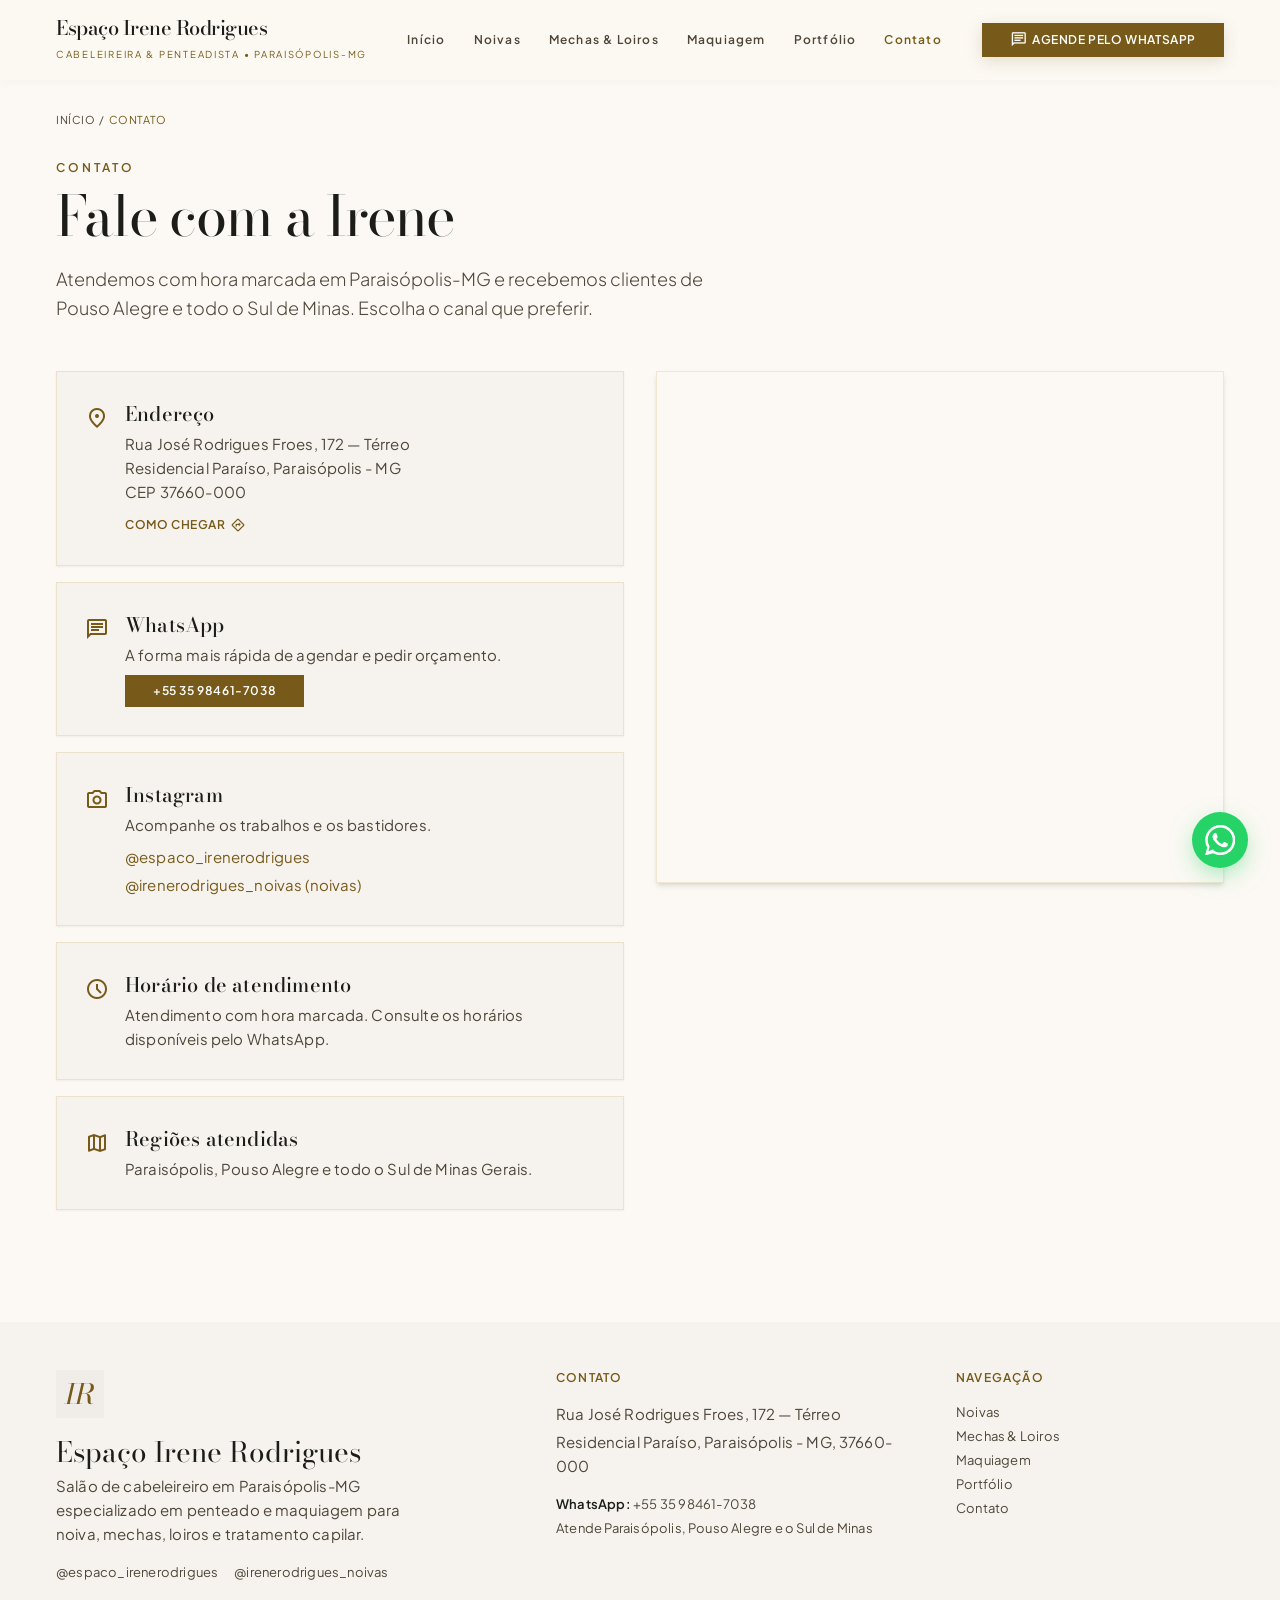
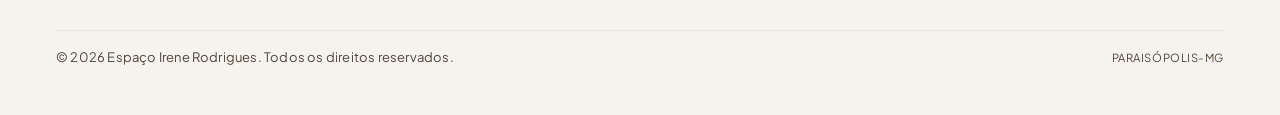
==== contato.html @ 11d2bfb7 "Site Espaço Irene Rodrigues — salão, portfólio e SEO local Site estático multi-página (HTML + Tailwi" ====
<!DOCTYPE html>
<html lang="pt-BR">
<head>
<meta charset="utf-8" />
<meta name="viewport" content="width=device-width, initial-scale=1.0" />
<title>Contato e Endereço em Paraisópolis-MG | Espaço Irene Rodrigues</title>
<meta name="description" content="Fale com o Espaço Irene Rodrigues em Paraisópolis-MG: endereço na Rua José Rodrigues Froes, 172, WhatsApp (35) 98461-7038, Instagram e mapa. Atendemos Pouso Alegre e o Sul de Minas." />
<link rel="canonical" href="https://espacoirenerodrigues.com.br/contato.html" />
<meta name="robots" content="index, follow" />
<meta property="og:type" content="website" />
<meta property="og:locale" content="pt_BR" />
<meta property="og:site_name" content="Espaço Irene Rodrigues" />
<meta property="og:title" content="Contato e Endereço em Paraisópolis-MG | Espaço Irene Rodrigues" />
<meta property="og:description" content="Endereço, WhatsApp, Instagram e mapa do Espaço Irene Rodrigues em Paraisópolis-MG." />
<meta property="og:url" content="https://espacoirenerodrigues.com.br/contato.html" />
<meta property="og:image" content="https://espacoirenerodrigues.com.br/assets/img/brand/og-image.jpg" />
<meta property="og:image:width" content="1200" />
<meta property="og:image:height" content="630" />
<meta name="twitter:card" content="summary_large_image" />
<meta name="twitter:title" content="Contato | Espaço Irene Rodrigues — Paraisópolis-MG" />
<meta name="twitter:description" content="Endereço, WhatsApp e Instagram do Espaço Irene Rodrigues." />
<meta name="twitter:image" content="https://espacoirenerodrigues.com.br/assets/img/brand/og-image.jpg" />
<meta name="theme-color" content="#fcf9f4" />
<link rel="icon" href="/favicon.ico" sizes="any" />
<link rel="apple-touch-icon" href="/apple-touch-icon.png" />
<link rel="manifest" href="/site.webmanifest" />
<link rel="preconnect" href="https://fonts.googleapis.com" />
<link rel="preconnect" href="https://fonts.gstatic.com" crossorigin />
<link href="https://fonts.googleapis.com/css2?family=Bodoni+Moda:ital,opsz,wght@0,6..96,400..900;1,6..96,400..900&family=Plus+Jakarta+Sans:wght@300;400;500;600;700&display=swap" rel="stylesheet" />
<link href="https://fonts.googleapis.com/css2?family=Material+Symbols+Outlined:opsz,wght,FILL,GRAD@20..48,100..700,0..1,-50..200&display=swap" rel="stylesheet" />
<link rel="stylesheet" href="/assets/css/tailwind.css" />
<link rel="stylesheet" href="/assets/css/custom.css" />
<script type="application/ld+json">
{
  "@context": "https://schema.org",
  "@type": "HairSalon",
  "name": "Espaço Irene Rodrigues",
  "legalName": "Espaço Irene Rodrigues LTDA",
  "url": "https://espacoirenerodrigues.com.br/contato.html",
  "image": "https://espacoirenerodrigues.com.br/assets/img/brand/og-image.jpg",
  "telephone": "+55-35-98461-7038",
  "priceRange": "$$",
  "address": {
    "@type": "PostalAddress",
    "streetAddress": "Rua José Rodrigues Froes, 172 — Térreo",
    "addressLocality": "Paraisópolis",
    "addressRegion": "MG",
    "postalCode": "37660-000",
    "addressCountry": "BR"
  },
  "areaServed": [
    { "@type": "City", "name": "Paraisópolis" },
    { "@type": "City", "name": "Pouso Alegre" },
    { "@type": "AdministrativeArea", "name": "Sul de Minas Gerais" }
  ],
  "sameAs": [
    "https://www.instagram.com/espaco_irenerodrigues/",
    "https://www.instagram.com/irenerodrigues_noivas/"
  ]
}
</script>
<script type="application/ld+json">
{
  "@context": "https://schema.org",
  "@type": "BreadcrumbList",
  "itemListElement": [
    { "@type": "ListItem", "position": 1, "name": "Início", "item": "https://espacoirenerodrigues.com.br/" },
    { "@type": "ListItem", "position": 2, "name": "Contato", "item": "https://espacoirenerodrigues.com.br/contato.html" }
  ]
}
</script>
</head>
<body class="bg-surface font-body-md text-body-md text-on-surface antialiased">

<header class="fixed top-0 w-full z-50 bg-surface/90 backdrop-blur-xl shadow-[0_1px_12px_rgba(32,31,30,0.04)]">
  <div class="h-20 max-w-[1320px] mx-auto px-margin md:px-margin-desktop flex items-center justify-between">
    <a class="flex flex-col group" href="/index.html" aria-label="Página inicial — Espaço Irene Rodrigues">
      <span class="font-headline-sm text-headline-sm tracking-tight text-on-surface group-hover:text-primary transition-colors">Espaço Irene Rodrigues</span>
      <span class="font-label-uppercase text-primary tracking-[0.18em] uppercase text-[0.6rem]">Cabeleireira &amp; Penteadista • Paraisópolis-MG</span>
    </a>
    <nav class="hidden lg:flex items-center gap-space-lg" aria-label="Navegação principal">
      <a class="font-label-uppercase text-label-uppercase text-on-surface-variant hover:text-on-surface transition-colors tracking-widest" href="/index.html">Início</a>
      <a class="font-label-uppercase text-label-uppercase text-on-surface-variant hover:text-on-surface transition-colors tracking-widest" href="/noivas.html">Noivas</a>
      <a class="font-label-uppercase text-label-uppercase text-on-surface-variant hover:text-on-surface transition-colors tracking-widest" href="/mechas-loiros.html">Mechas &amp; Loiros</a>
      <a class="font-label-uppercase text-label-uppercase text-on-surface-variant hover:text-on-surface transition-colors tracking-widest" href="/maquiagem.html">Maquiagem</a>
      <a class="font-label-uppercase text-label-uppercase text-on-surface-variant hover:text-on-surface transition-colors tracking-widest" href="/portfolio.html">Portfólio</a>
      <a class="font-label-uppercase text-label-uppercase text-primary font-semibold transition-colors tracking-widest" href="/contato.html" aria-current="page">Contato</a>
    </nav>
    <div class="flex items-center gap-space-md">
      <a class="hidden sm:inline-flex items-center justify-center gap-space-xs bg-primary text-on-primary hover:bg-on-surface hover:text-primary-fixed transition-all duration-300 px-space-lg py-space-sm rounded-DEFAULT font-label-uppercase text-label-uppercase tracking-wider uppercase shadow-[0_4px_16px_rgba(119,90,25,0.18)]" href="https://wa.me/5535984617038?text=Ol%C3%A1!%20Vim%20pelo%20site%20e%20gostaria%20de%20um%20or%C3%A7amento." target="_blank" rel="noopener noreferrer">
        <span class="material-symbols-outlined text-[1.1rem]">chat</span><span>Agende pelo WhatsApp</span>
      </a>
      <button type="button" class="lg:hidden inline-flex items-center justify-center w-10 h-10 text-on-surface" data-menu-toggle aria-label="Abrir menu" aria-expanded="false" aria-controls="mobile-menu">
        <span class="material-symbols-outlined text-2xl">menu</span>
      </button>
    </div>
  </div>
  <div id="mobile-menu" class="mobile-menu lg:hidden border-t border-outline-variant/30 bg-surface/98 backdrop-blur-xl" data-mobile-menu>
    <nav class="flex flex-col px-margin py-space-md" aria-label="Navegação mobile">
      <a class="py-space-sm font-label-uppercase text-label-uppercase tracking-widest uppercase text-on-surface-variant" href="/index.html">Início</a>
      <a class="py-space-sm font-label-uppercase text-label-uppercase tracking-widest uppercase text-on-surface-variant" href="/noivas.html">Noivas</a>
      <a class="py-space-sm font-label-uppercase text-label-uppercase tracking-widest uppercase text-on-surface-variant" href="/mechas-loiros.html">Mechas &amp; Loiros</a>
      <a class="py-space-sm font-label-uppercase text-label-uppercase tracking-widest uppercase text-on-surface-variant" href="/maquiagem.html">Maquiagem</a>
      <a class="py-space-sm font-label-uppercase text-label-uppercase tracking-widest uppercase text-on-surface-variant" href="/portfolio.html">Portfólio</a>
      <a class="py-space-sm font-label-uppercase text-label-uppercase tracking-widest uppercase text-primary font-semibold" href="/contato.html">Contato</a>
      <a class="mt-space-sm inline-flex items-center justify-center gap-space-xs bg-primary text-on-primary px-space-lg py-space-sm rounded-DEFAULT font-label-uppercase text-label-uppercase tracking-wider uppercase" href="https://wa.me/5535984617038?text=Ol%C3%A1!%20Vim%20pelo%20site%20e%20gostaria%20de%20um%20or%C3%A7amento." target="_blank" rel="noopener noreferrer">Agende pelo WhatsApp</a>
    </nav>
  </div>
</header>

<main class="w-full pt-20 bg-surface">

<nav class="max-w-[1320px] mx-auto px-margin md:px-margin-desktop pt-space-lg" aria-label="Trilha de navegação">
  <ol class="flex items-center gap-space-xs font-label-uppercase text-[0.68rem] tracking-wider uppercase text-on-surface-variant">
    <li><a href="/index.html" class="hover:text-primary">Início</a></li>
    <li aria-hidden="true">/</li>
    <li class="text-primary">Contato</li>
  </ol>
</nav>

<section class="w-full bg-surface pt-space-lg pb-20 lg:pb-28">
  <div class="max-w-[1320px] mx-auto px-margin md:px-margin-desktop">
    <span class="font-label-uppercase text-label-uppercase text-primary tracking-[0.25em] uppercase mb-space-sm block">Contato</span>
    <h1 class="font-display-lg text-display-lg-mobile md:text-display-lg text-on-surface leading-[1.08] tracking-tight mb-space-md">Fale com a Irene</h1>
    <p class="font-body-lg text-body-lg text-on-surface-variant max-w-2xl font-light leading-relaxed mb-space-xl">Atendemos com hora marcada em Paraisópolis-MG e recebemos clientes de Pouso Alegre e todo o Sul de Minas. Escolha o canal que preferir.</p>

    <div class="grid grid-cols-1 lg:grid-cols-12 gap-gutter-desktop items-start">
      <div class="lg:col-span-6 flex flex-col gap-space-md">
        <!-- Endereço -->
        <div class="bg-surface-container-low p-space-lg rounded-DEFAULT shadow-sm keyline-gold flex items-start gap-space-md">
          <span class="material-symbols-outlined text-primary text-2xl mt-0.5">location_on</span>
          <div>
            <h2 class="font-headline-sm text-headline-sm text-on-surface mb-space-xs">Endereço</h2>
            <address class="not-italic font-body-md text-body-md text-on-surface-variant leading-relaxed">
              Rua José Rodrigues Froes, 172 — Térreo<br />
              Residencial Paraíso, Paraisópolis - MG<br />
              CEP 37660-000
            </address>
            <a class="inline-flex items-center gap-1 mt-space-sm font-label-uppercase text-label-uppercase tracking-wider uppercase text-primary hover:underline" href="https://www.google.com/maps/dir/?api=1&destination=Rua+Jos%C3%A9+Rodrigues+Froes,+172,+Para%C3%ADsopolis+-+MG,+37660-000" target="_blank" rel="noopener noreferrer">Como chegar <span class="material-symbols-outlined text-base">directions</span></a>
          </div>
        </div>
        <!-- WhatsApp -->
        <div class="bg-surface-container-low p-space-lg rounded-DEFAULT shadow-sm keyline-gold flex items-start gap-space-md">
          <span class="material-symbols-outlined text-primary text-2xl mt-0.5">chat</span>
          <div>
            <h2 class="font-headline-sm text-headline-sm text-on-surface mb-space-xs">WhatsApp</h2>
            <p class="font-body-md text-body-md text-on-surface-variant mb-space-sm">A forma mais rápida de agendar e pedir orçamento.</p>
            <a class="inline-flex items-center justify-center gap-space-sm bg-primary text-on-primary hover:bg-on-surface hover:text-primary-fixed transition-all px-space-lg py-space-sm rounded-DEFAULT font-label-uppercase text-label-uppercase tracking-wider uppercase" href="https://wa.me/5535984617038?text=Ol%C3%A1!%20Vim%20pelo%20site%20e%20gostaria%20de%20um%20or%C3%A7amento." target="_blank" rel="noopener noreferrer">+55 35 98461-7038</a>
          </div>
        </div>
        <!-- Instagram -->
        <div class="bg-surface-container-low p-space-lg rounded-DEFAULT shadow-sm keyline-gold flex items-start gap-space-md">
          <span class="material-symbols-outlined text-primary text-2xl mt-0.5">photo_camera</span>
          <div>
            <h2 class="font-headline-sm text-headline-sm text-on-surface mb-space-xs">Instagram</h2>
            <p class="font-body-md text-body-md text-on-surface-variant mb-space-sm">Acompanhe os trabalhos e os bastidores.</p>
            <div class="flex flex-col gap-space-xs">
              <a class="font-body-md text-body-md text-primary hover:underline" href="https://www.instagram.com/espaco_irenerodrigues/" target="_blank" rel="noopener noreferrer">@espaco_irenerodrigues</a>
              <a class="font-body-md text-body-md text-primary hover:underline" href="https://www.instagram.com/irenerodrigues_noivas/" target="_blank" rel="noopener noreferrer">@irenerodrigues_noivas (noivas)</a>
            </div>
          </div>
        </div>
        <!-- Horário -->
        <div class="bg-surface-container-low p-space-lg rounded-DEFAULT shadow-sm keyline-gold flex items-start gap-space-md">
          <span class="material-symbols-outlined text-primary text-2xl mt-0.5">schedule</span>
          <div>
            <h2 class="font-headline-sm text-headline-sm text-on-surface mb-space-xs">Horário de atendimento</h2>
            <!-- PENDENTE: substituir pelo horário real de funcionamento informado pelo usuário.
                 Exemplo de preenchimento:
                 Terça a Sexta: 09h – 19h · Sábado: 08h – 17h -->
            <p class="font-body-md text-body-md text-on-surface-variant">Atendimento com hora marcada. Consulte os horários disponíveis pelo WhatsApp.</p>
          </div>
        </div>
        <!-- Áreas atendidas -->
        <div class="bg-surface-container-low p-space-lg rounded-DEFAULT shadow-sm keyline-gold flex items-start gap-space-md">
          <span class="material-symbols-outlined text-primary text-2xl mt-0.5">map</span>
          <div>
            <h2 class="font-headline-sm text-headline-sm text-on-surface mb-space-xs">Regiões atendidas</h2>
            <p class="font-body-md text-body-md text-on-surface-variant">Paraisópolis, Pouso Alegre e todo o Sul de Minas Gerais.</p>
          </div>
        </div>
      </div>

      <div class="lg:col-span-6 relative">
        <div class="w-full h-[28rem] lg:h-full lg:min-h-[32rem] rounded-DEFAULT shadow-md overflow-hidden keyline-gold">
          <iframe title="Mapa — Espaço Irene Rodrigues, Rua José Rodrigues Froes, 172, Paraisópolis-MG" src="https://www.google.com/maps?q=Rua+Jos%C3%A9+Rodrigues+Froes,+172,+Para%C3%ADsopolis+-+MG,+37660-000&output=embed" width="100%" height="100%" style="border:0" loading="lazy" referrerpolicy="no-referrer-when-downgrade"></iframe>
        </div>
      </div>
    </div>
  </div>
</section>

</main>

<footer class="w-full bg-surface-container-low text-on-surface">
  <div class="max-w-[1320px] mx-auto px-margin md:px-margin-desktop py-space-xl">
    <div class="grid grid-cols-1 md:grid-cols-12 gap-gutter-desktop mb-space-xl">
      <div class="md:col-span-5 flex flex-col items-start">
        <div class="w-12 h-12 mb-space-md flex items-center justify-center bg-surface-container rounded-DEFAULT text-primary font-headline-md text-headline-md italic">IR</div>
        <span class="font-headline-md text-headline-md text-on-surface mb-space-xs">Espaço Irene Rodrigues</span>
        <p class="font-body-md text-body-md text-on-surface-variant max-w-sm mb-space-md">Salão de cabeleireiro em Paraisópolis-MG especializado em penteado e maquiagem para noiva, mechas, loiros e tratamento capilar.</p>
        <div class="flex items-center gap-space-md text-primary">
          <a class="font-body-sm text-body-sm text-on-surface-variant hover:text-primary transition-colors" href="https://www.instagram.com/espaco_irenerodrigues/" target="_blank" rel="noopener noreferrer">@espaco_irenerodrigues</a>
          <a class="font-body-sm text-body-sm text-on-surface-variant hover:text-primary transition-colors" href="https://www.instagram.com/irenerodrigues_noivas/" target="_blank" rel="noopener noreferrer">@irenerodrigues_noivas</a>
        </div>
      </div>
      <div class="md:col-span-4 flex flex-col">
        <span class="font-label-uppercase text-label-uppercase text-primary mb-space-md tracking-widest uppercase">Contato</span>
        <p class="font-body-md text-body-md text-on-surface-variant mb-space-xs">Rua José Rodrigues Froes, 172 — Térreo</p>
        <p class="font-body-md text-body-md text-on-surface-variant mb-space-md">Residencial Paraíso, Paraisópolis - MG, 37660-000</p>
        <p class="font-body-sm text-body-sm text-on-surface-variant mb-space-xs"><span class="font-semibold text-on-surface">WhatsApp:</span> <a class="hover:text-primary" href="https://wa.me/5535984617038" target="_blank" rel="noopener noreferrer">+55 35 98461-7038</a></p>
        <p class="font-body-sm text-body-sm text-on-surface-variant">Atende Paraisópolis, Pouso Alegre e o Sul de Minas</p>
      </div>
      <div class="md:col-span-3 flex flex-col">
        <span class="font-label-uppercase text-label-uppercase text-primary mb-space-md tracking-widest uppercase">Navegação</span>
        <a class="font-body-sm text-body-sm text-on-surface-variant mb-space-xs hover:text-primary" href="/noivas.html">Noivas</a>
        <a class="font-body-sm text-body-sm text-on-surface-variant mb-space-xs hover:text-primary" href="/mechas-loiros.html">Mechas &amp; Loiros</a>
        <a class="font-body-sm text-body-sm text-on-surface-variant mb-space-xs hover:text-primary" href="/maquiagem.html">Maquiagem</a>
        <a class="font-body-sm text-body-sm text-on-surface-variant mb-space-xs hover:text-primary" href="/portfolio.html">Portfólio</a>
        <a class="font-body-sm text-body-sm text-on-surface-variant hover:text-primary" href="/contato.html">Contato</a>
      </div>
    </div>
    <div class="pt-space-md border-t border-outline-variant/30 flex flex-col sm:flex-row items-center justify-between gap-space-sm text-on-surface-variant font-body-sm text-body-sm">
      <p>© <span data-year>2026</span> Espaço Irene Rodrigues. Todos os direitos reservados.</p>
      <p class="font-label-uppercase text-[0.7rem] tracking-wider uppercase">Paraisópolis-MG</p>
    </div>
  </div>
</footer>

<a class="wa-float" href="https://wa.me/5535984617038?text=Ol%C3%A1!%20Vim%20pelo%20site%20e%20gostaria%20de%20um%20or%C3%A7amento." target="_blank" rel="noopener noreferrer" aria-label="Falar no WhatsApp">
  <svg viewBox="0 0 24 24" fill="currentColor" aria-hidden="true"><path d="M.057 24l1.687-6.163a11.867 11.867 0 01-1.587-5.945C.16 5.335 5.495 0 12.05 0a11.817 11.817 0 018.413 3.488 11.824 11.824 0 013.48 8.414c-.003 6.557-5.338 11.892-11.893 11.892a11.9 11.9 0 01-5.688-1.448L.057 24zm6.597-3.807c1.676.995 3.276 1.591 5.392 1.592 5.448 0 9.886-4.434 9.889-9.885.002-5.462-4.415-9.89-9.881-9.892-5.452 0-9.887 4.434-9.889 9.884a9.82 9.82 0 001.517 5.26l-.999 3.648 3.971-1.607zm11.387-5.464c-.074-.124-.272-.198-.57-.347-.297-.149-1.758-.868-2.031-.967-.272-.099-.47-.149-.669.149-.198.297-.768.967-.941 1.165-.173.198-.347.223-.644.074-.297-.149-1.255-.462-2.39-1.475-.883-.788-1.48-1.761-1.653-2.059-.173-.297-.018-.458.13-.606.134-.133.297-.347.446-.52.149-.174.198-.298.298-.497.099-.198.05-.372-.025-.521-.075-.149-.669-1.612-.916-2.207-.242-.579-.487-.5-.669-.51l-.57-.01c-.198 0-.52.074-.792.372s-1.04 1.016-1.04 2.479 1.065 2.876 1.213 3.074c.149.198 2.095 3.2 5.076 4.487.709.306 1.263.489 1.694.626.712.226 1.36.194 1.872.118.571-.085 1.758-.719 2.006-1.413.248-.695.248-1.29.173-1.414z"/></svg>
</a>
<script src="/assets/js/main.js" defer></script>
</body>
</html>
---- assets/css/custom.css ----
/* Espaço Irene Rodrigues — ajustes finos sobre o Tailwind compilado.
   Sombras douradas, scrollbar, lightbox e botão flutuante de WhatsApp. */

:root {
  --gold: #c5a059;
  --ink: #1c1c19;
}

html {
  scroll-behavior: smooth;
  scroll-padding-top: 6rem; /* compensa o header fixo ao usar âncoras */
}

body {
  overscroll-behavior: none;
  -webkit-font-smoothing: antialiased;
}

/* Scrollbar discreta e quente */
::-webkit-scrollbar {
  width: 10px;
  height: 10px;
}
::-webkit-scrollbar-track {
  background: #f0ede9;
}
::-webkit-scrollbar-thumb {
  background: #d1c5b4;
  border-radius: 9999px;
}
::-webkit-scrollbar-thumb:hover {
  background: var(--gold);
}

/* Sombra âmbar nobre (DESIGN.md — "Warm Ambient Shadow") */
.shadow-gold {
  box-shadow:
    0 16px 36px -10px rgba(32, 31, 30, 0.08),
    0 4px 12px -2px rgba(197, 160, 89, 0.08);
}

/* Keyline dourada (hairline "hand-pressed stationery") */
.keyline-gold {
  border: 1px solid rgba(197, 160, 89, 0.22);
}

/* Botão flutuante de WhatsApp */
.wa-float {
  position: fixed;
  right: 1.25rem;
  bottom: 1.25rem;
  z-index: 60;
  display: inline-flex;
  align-items: center;
  justify-content: center;
  width: 3.5rem;
  height: 3.5rem;
  border-radius: 9999px;
  background: #25d366;
  color: #fff;
  box-shadow: 0 8px 24px -4px rgba(37, 211, 102, 0.5);
  transition: transform 0.2s ease, box-shadow 0.2s ease;
}
.wa-float:hover {
  transform: scale(1.06);
  box-shadow: 0 12px 30px -4px rgba(37, 211, 102, 0.6);
}
.wa-float svg {
  width: 1.9rem;
  height: 1.9rem;
}
@media (min-width: 640px) {
  .wa-float {
    right: 2rem;
    bottom: 2rem;
  }
}

/* Galeria — proporção de retrato editorial */
.folio-img {
  aspect-ratio: 3 / 4;
  object-fit: cover;
  width: 100%;
  height: 100%;
}

/* Filtro do portfólio */
.filter-chip.is-active {
  background: #efddc3;
  color: #1c1c19;
  border-color: #c5a059;
}

.gallery-item.is-hidden {
  display: none;
}

/* Lightbox */
.lightbox {
  position: fixed;
  inset: 0;
  z-index: 80;
  display: none;
  align-items: center;
  justify-content: center;
  background: rgba(28, 28, 25, 0.92);
  padding: 1.5rem;
}
.lightbox.is-open {
  display: flex;
}
.lightbox img {
  max-width: 92vw;
  max-height: 88vh;
  object-fit: contain;
  box-shadow: 0 20px 60px rgba(0, 0, 0, 0.5);
}
.lightbox-close {
  position: absolute;
  top: 1.25rem;
  right: 1.5rem;
  color: #fcf9f4;
  font-size: 2.5rem;
  line-height: 1;
  background: none;
  border: none;
  cursor: pointer;
}

/* Menu mobile */
.mobile-menu {
  display: none;
}
.mobile-menu.is-open {
  display: block;
}

/* Respeita quem prefere menos movimento */
@media (prefers-reduced-motion: reduce) {
  html {
    scroll-behavior: auto;
  }
  * {
    transition-duration: 0.01ms !important;
    animation-duration: 0.01ms !important;
  }
}
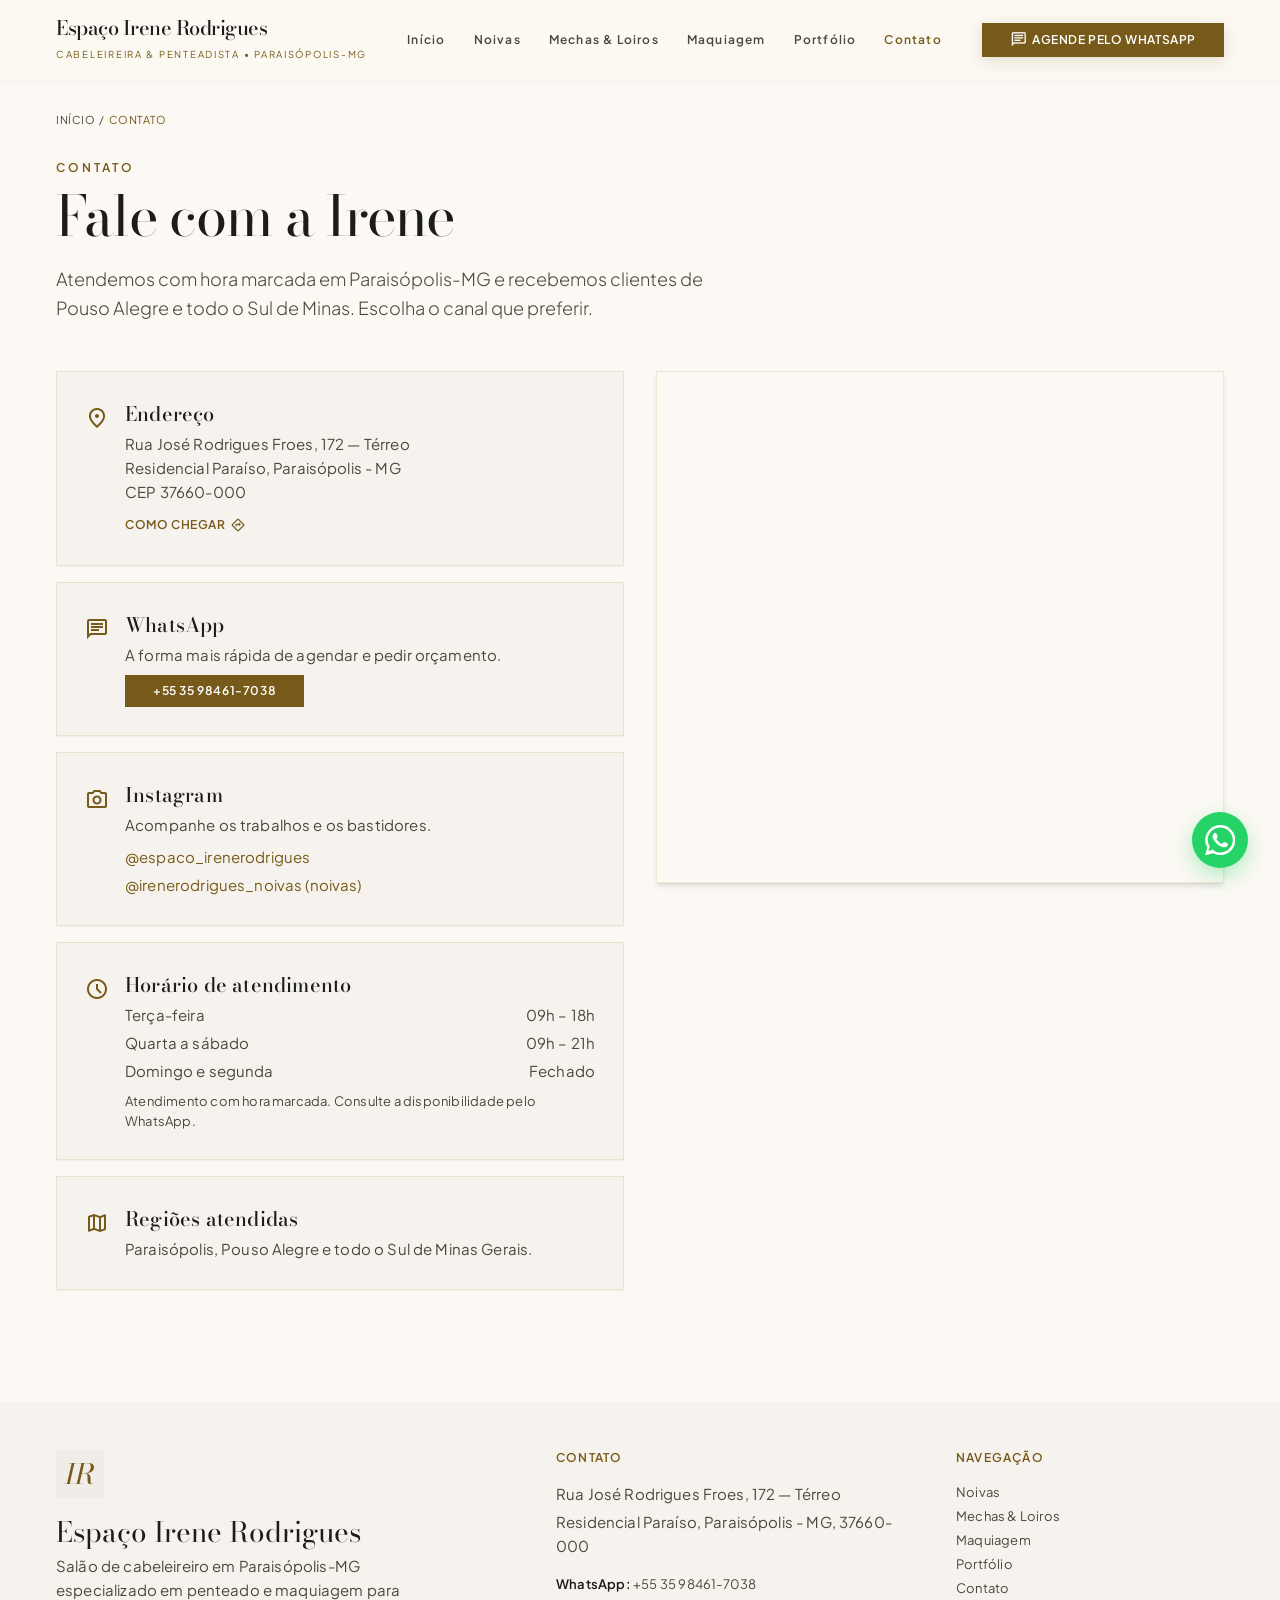
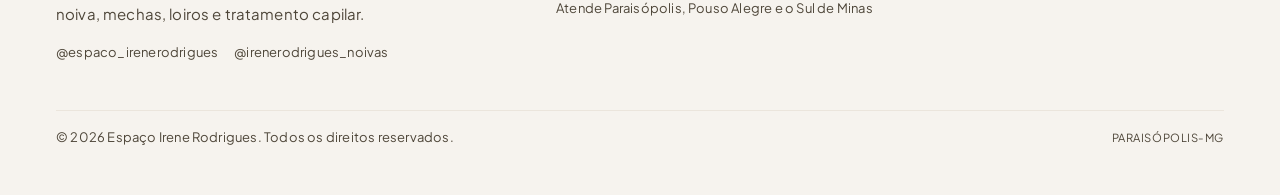
==== commit bfc0884e: "Adiciona horário real de atendimento - contato.html: seção de horário com ter 09h-18h, qua-sáb 09h-2" ====
--- a/contato.html
+++ b/contato.html
@@ -21,15 +21,15 @@
 <meta name="twitter:description" content="Endereço, WhatsApp e Instagram do Espaço Irene Rodrigues." />
 <meta name="twitter:image" content="https://espacoirenerodrigues.com.br/assets/img/brand/og-image.jpg" />
 <meta name="theme-color" content="#fcf9f4" />
-<link rel="icon" href="/favicon.ico" sizes="any" />
-<link rel="apple-touch-icon" href="/apple-touch-icon.png" />
-<link rel="manifest" href="/site.webmanifest" />
+<link rel="icon" href="favicon.ico" sizes="any" />
+<link rel="apple-touch-icon" href="apple-touch-icon.png" />
+<link rel="manifest" href="site.webmanifest" />
 <link rel="preconnect" href="https://fonts.googleapis.com" />
 <link rel="preconnect" href="https://fonts.gstatic.com" crossorigin />
 <link href="https://fonts.googleapis.com/css2?family=Bodoni+Moda:ital,opsz,wght@0,6..96,400..900;1,6..96,400..900&family=Plus+Jakarta+Sans:wght@300;400;500;600;700&display=swap" rel="stylesheet" />
 <link href="https://fonts.googleapis.com/css2?family=Material+Symbols+Outlined:opsz,wght,FILL,GRAD@20..48,100..700,0..1,-50..200&display=swap" rel="stylesheet" />
-<link rel="stylesheet" href="/assets/css/tailwind.css" />
-<link rel="stylesheet" href="/assets/css/custom.css" />
+<link rel="stylesheet" href="assets/css/tailwind.css" />
+<link rel="stylesheet" href="assets/css/custom.css" />
 <script type="application/ld+json">
 {
   "@context": "https://schema.org",
@@ -74,17 +74,17 @@
 
 <header class="fixed top-0 w-full z-50 bg-surface/90 backdrop-blur-xl shadow-[0_1px_12px_rgba(32,31,30,0.04)]">
   <div class="h-20 max-w-[1320px] mx-auto px-margin md:px-margin-desktop flex items-center justify-between">
-    <a class="flex flex-col group" href="/index.html" aria-label="Página inicial — Espaço Irene Rodrigues">
+    <a class="flex flex-col group" href="index.html" aria-label="Página inicial — Espaço Irene Rodrigues">
       <span class="font-headline-sm text-headline-sm tracking-tight text-on-surface group-hover:text-primary transition-colors">Espaço Irene Rodrigues</span>
       <span class="font-label-uppercase text-primary tracking-[0.18em] uppercase text-[0.6rem]">Cabeleireira &amp; Penteadista • Paraisópolis-MG</span>
     </a>
     <nav class="hidden lg:flex items-center gap-space-lg" aria-label="Navegação principal">
-      <a class="font-label-uppercase text-label-uppercase text-on-surface-variant hover:text-on-surface transition-colors tracking-widest" href="/index.html">Início</a>
-      <a class="font-label-uppercase text-label-uppercase text-on-surface-variant hover:text-on-surface transition-colors tracking-widest" href="/noivas.html">Noivas</a>
-      <a class="font-label-uppercase text-label-uppercase text-on-surface-variant hover:text-on-surface transition-colors tracking-widest" href="/mechas-loiros.html">Mechas &amp; Loiros</a>
-      <a class="font-label-uppercase text-label-uppercase text-on-surface-variant hover:text-on-surface transition-colors tracking-widest" href="/maquiagem.html">Maquiagem</a>
-      <a class="font-label-uppercase text-label-uppercase text-on-surface-variant hover:text-on-surface transition-colors tracking-widest" href="/portfolio.html">Portfólio</a>
-      <a class="font-label-uppercase text-label-uppercase text-primary font-semibold transition-colors tracking-widest" href="/contato.html" aria-current="page">Contato</a>
+      <a class="font-label-uppercase text-label-uppercase text-on-surface-variant hover:text-on-surface transition-colors tracking-widest" href="index.html">Início</a>
+      <a class="font-label-uppercase text-label-uppercase text-on-surface-variant hover:text-on-surface transition-colors tracking-widest" href="noivas.html">Noivas</a>
+      <a class="font-label-uppercase text-label-uppercase text-on-surface-variant hover:text-on-surface transition-colors tracking-widest" href="mechas-loiros.html">Mechas &amp; Loiros</a>
+      <a class="font-label-uppercase text-label-uppercase text-on-surface-variant hover:text-on-surface transition-colors tracking-widest" href="maquiagem.html">Maquiagem</a>
+      <a class="font-label-uppercase text-label-uppercase text-on-surface-variant hover:text-on-surface transition-colors tracking-widest" href="portfolio.html">Portfólio</a>
+      <a class="font-label-uppercase text-label-uppercase text-primary font-semibold transition-colors tracking-widest" href="contato.html" aria-current="page">Contato</a>
     </nav>
     <div class="flex items-center gap-space-md">
       <a class="hidden sm:inline-flex items-center justify-center gap-space-xs bg-primary text-on-primary hover:bg-on-surface hover:text-primary-fixed transition-all duration-300 px-space-lg py-space-sm rounded-DEFAULT font-label-uppercase text-label-uppercase tracking-wider uppercase shadow-[0_4px_16px_rgba(119,90,25,0.18)]" href="https://wa.me/5535984617038?text=Ol%C3%A1!%20Vim%20pelo%20site%20e%20gostaria%20de%20um%20or%C3%A7amento." target="_blank" rel="noopener noreferrer">
@@ -97,12 +97,12 @@
   </div>
   <div id="mobile-menu" class="mobile-menu lg:hidden border-t border-outline-variant/30 bg-surface/98 backdrop-blur-xl" data-mobile-menu>
     <nav class="flex flex-col px-margin py-space-md" aria-label="Navegação mobile">
-      <a class="py-space-sm font-label-uppercase text-label-uppercase tracking-widest uppercase text-on-surface-variant" href="/index.html">Início</a>
-      <a class="py-space-sm font-label-uppercase text-label-uppercase tracking-widest uppercase text-on-surface-variant" href="/noivas.html">Noivas</a>
-      <a class="py-space-sm font-label-uppercase text-label-uppercase tracking-widest uppercase text-on-surface-variant" href="/mechas-loiros.html">Mechas &amp; Loiros</a>
-      <a class="py-space-sm font-label-uppercase text-label-uppercase tracking-widest uppercase text-on-surface-variant" href="/maquiagem.html">Maquiagem</a>
-      <a class="py-space-sm font-label-uppercase text-label-uppercase tracking-widest uppercase text-on-surface-variant" href="/portfolio.html">Portfólio</a>
-      <a class="py-space-sm font-label-uppercase text-label-uppercase tracking-widest uppercase text-primary font-semibold" href="/contato.html">Contato</a>
+      <a class="py-space-sm font-label-uppercase text-label-uppercase tracking-widest uppercase text-on-surface-variant" href="index.html">Início</a>
+      <a class="py-space-sm font-label-uppercase text-label-uppercase tracking-widest uppercase text-on-surface-variant" href="noivas.html">Noivas</a>
+      <a class="py-space-sm font-label-uppercase text-label-uppercase tracking-widest uppercase text-on-surface-variant" href="mechas-loiros.html">Mechas &amp; Loiros</a>
+      <a class="py-space-sm font-label-uppercase text-label-uppercase tracking-widest uppercase text-on-surface-variant" href="maquiagem.html">Maquiagem</a>
+      <a class="py-space-sm font-label-uppercase text-label-uppercase tracking-widest uppercase text-on-surface-variant" href="portfolio.html">Portfólio</a>
+      <a class="py-space-sm font-label-uppercase text-label-uppercase tracking-widest uppercase text-primary font-semibold" href="contato.html">Contato</a>
       <a class="mt-space-sm inline-flex items-center justify-center gap-space-xs bg-primary text-on-primary px-space-lg py-space-sm rounded-DEFAULT font-label-uppercase text-label-uppercase tracking-wider uppercase" href="https://wa.me/5535984617038?text=Ol%C3%A1!%20Vim%20pelo%20site%20e%20gostaria%20de%20um%20or%C3%A7amento." target="_blank" rel="noopener noreferrer">Agende pelo WhatsApp</a>
     </nav>
   </div>
@@ -112,7 +112,7 @@
 
 <nav class="max-w-[1320px] mx-auto px-margin md:px-margin-desktop pt-space-lg" aria-label="Trilha de navegação">
   <ol class="flex items-center gap-space-xs font-label-uppercase text-[0.68rem] tracking-wider uppercase text-on-surface-variant">
-    <li><a href="/index.html" class="hover:text-primary">Início</a></li>
+    <li><a href="index.html" class="hover:text-primary">Início</a></li>
     <li aria-hidden="true">/</li>
     <li class="text-primary">Contato</li>
   </ol>
@@ -165,10 +165,12 @@
           <span class="material-symbols-outlined text-primary text-2xl mt-0.5">schedule</span>
           <div>
             <h2 class="font-headline-sm text-headline-sm text-on-surface mb-space-xs">Horário de atendimento</h2>
-            <!-- PENDENTE: substituir pelo horário real de funcionamento informado pelo usuário.
-                 Exemplo de preenchimento:
-                 Terça a Sexta: 09h – 19h · Sábado: 08h – 17h -->
-            <p class="font-body-md text-body-md text-on-surface-variant">Atendimento com hora marcada. Consulte os horários disponíveis pelo WhatsApp.</p>
+            <dl class="font-body-md text-body-md text-on-surface-variant space-y-space-xs">
+              <div class="flex justify-between gap-space-lg"><dt>Terça-feira</dt><dd>09h – 18h</dd></div>
+              <div class="flex justify-between gap-space-lg"><dt>Quarta a sábado</dt><dd>09h – 21h</dd></div>
+              <div class="flex justify-between gap-space-lg"><dt>Domingo e segunda</dt><dd>Fechado</dd></div>
+            </dl>
+            <p class="font-body-sm text-body-sm text-on-surface-variant mt-space-sm">Atendimento com hora marcada. Consulte a disponibilidade pelo WhatsApp.</p>
           </div>
         </div>
         <!-- Áreas atendidas -->
@@ -213,11 +215,11 @@
       </div>
       <div class="md:col-span-3 flex flex-col">
         <span class="font-label-uppercase text-label-uppercase text-primary mb-space-md tracking-widest uppercase">Navegação</span>
-        <a class="font-body-sm text-body-sm text-on-surface-variant mb-space-xs hover:text-primary" href="/noivas.html">Noivas</a>
-        <a class="font-body-sm text-body-sm text-on-surface-variant mb-space-xs hover:text-primary" href="/mechas-loiros.html">Mechas &amp; Loiros</a>
-        <a class="font-body-sm text-body-sm text-on-surface-variant mb-space-xs hover:text-primary" href="/maquiagem.html">Maquiagem</a>
-        <a class="font-body-sm text-body-sm text-on-surface-variant mb-space-xs hover:text-primary" href="/portfolio.html">Portfólio</a>
-        <a class="font-body-sm text-body-sm text-on-surface-variant hover:text-primary" href="/contato.html">Contato</a>
+        <a class="font-body-sm text-body-sm text-on-surface-variant mb-space-xs hover:text-primary" href="noivas.html">Noivas</a>
+        <a class="font-body-sm text-body-sm text-on-surface-variant mb-space-xs hover:text-primary" href="mechas-loiros.html">Mechas &amp; Loiros</a>
+        <a class="font-body-sm text-body-sm text-on-surface-variant mb-space-xs hover:text-primary" href="maquiagem.html">Maquiagem</a>
+        <a class="font-body-sm text-body-sm text-on-surface-variant mb-space-xs hover:text-primary" href="portfolio.html">Portfólio</a>
+        <a class="font-body-sm text-body-sm text-on-surface-variant hover:text-primary" href="contato.html">Contato</a>
       </div>
     </div>
     <div class="pt-space-md border-t border-outline-variant/30 flex flex-col sm:flex-row items-center justify-between gap-space-sm text-on-surface-variant font-body-sm text-body-sm">
@@ -230,6 +232,6 @@
 <a class="wa-float" href="https://wa.me/5535984617038?text=Ol%C3%A1!%20Vim%20pelo%20site%20e%20gostaria%20de%20um%20or%C3%A7amento." target="_blank" rel="noopener noreferrer" aria-label="Falar no WhatsApp">
   <svg viewBox="0 0 24 24" fill="currentColor" aria-hidden="true"><path d="M.057 24l1.687-6.163a11.867 11.867 0 01-1.587-5.945C.16 5.335 5.495 0 12.05 0a11.817 11.817 0 018.413 3.488 11.824 11.824 0 013.48 8.414c-.003 6.557-5.338 11.892-11.893 11.892a11.9 11.9 0 01-5.688-1.448L.057 24zm6.597-3.807c1.676.995 3.276 1.591 5.392 1.592 5.448 0 9.886-4.434 9.889-9.885.002-5.462-4.415-9.89-9.881-9.892-5.452 0-9.887 4.434-9.889 9.884a9.82 9.82 0 001.517 5.26l-.999 3.648 3.971-1.607zm11.387-5.464c-.074-.124-.272-.198-.57-.347-.297-.149-1.758-.868-2.031-.967-.272-.099-.47-.149-.669.149-.198.297-.768.967-.941 1.165-.173.198-.347.223-.644.074-.297-.149-1.255-.462-2.39-1.475-.883-.788-1.48-1.761-1.653-2.059-.173-.297-.018-.458.13-.606.134-.133.297-.347.446-.52.149-.174.198-.298.298-.497.099-.198.05-.372-.025-.521-.075-.149-.669-1.612-.916-2.207-.242-.579-.487-.5-.669-.51l-.57-.01c-.198 0-.52.074-.792.372s-1.04 1.016-1.04 2.479 1.065 2.876 1.213 3.074c.149.198 2.095 3.2 5.076 4.487.709.306 1.263.489 1.694.626.712.226 1.36.194 1.872.118.571-.085 1.758-.719 2.006-1.413.248-.695.248-1.29.173-1.414z"/></svg>
 </a>
-<script src="/assets/js/main.js" defer></script>
+<script src="assets/js/main.js" defer></script>
 </body>
 </html>
